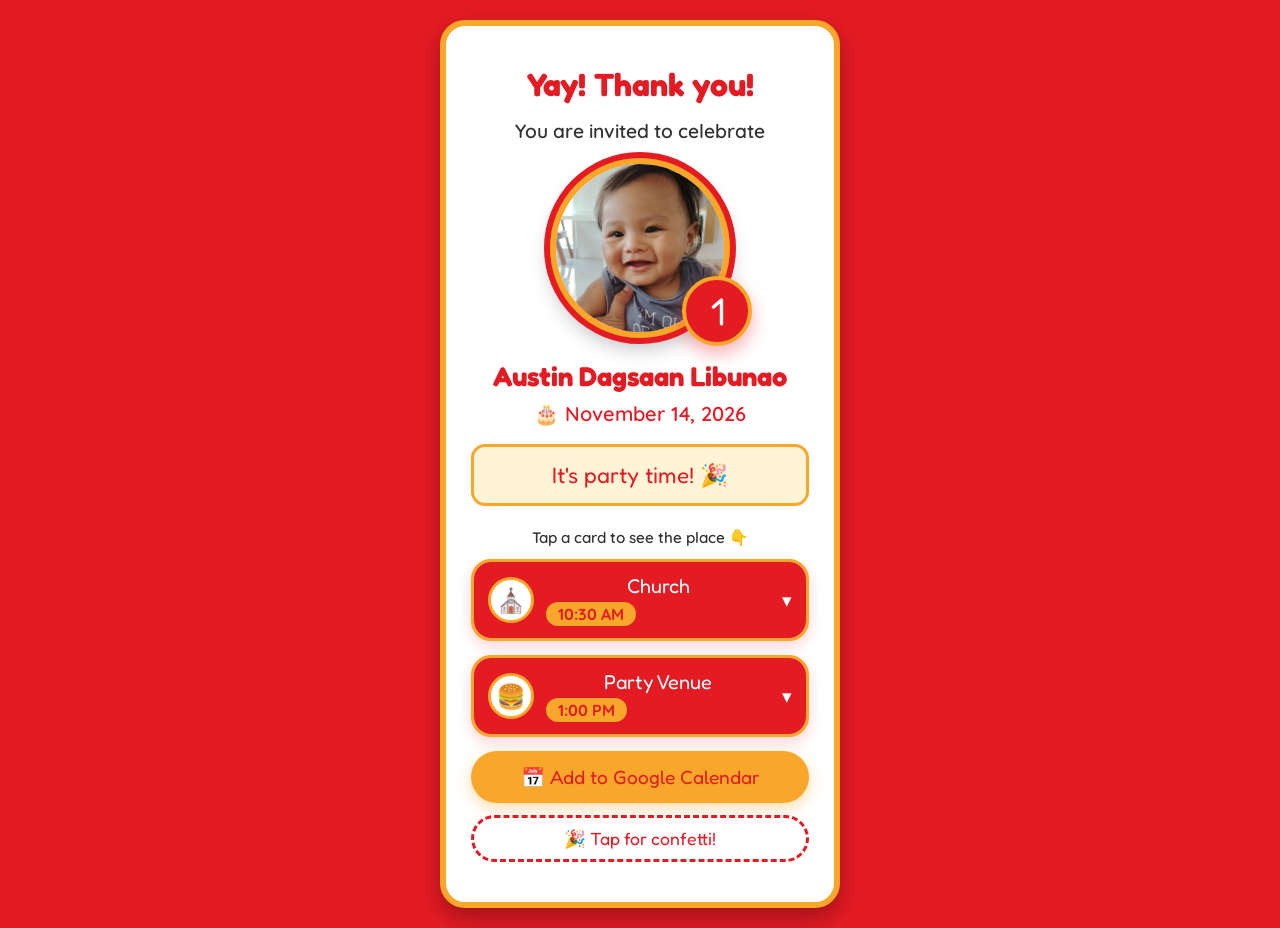
==== details.html @ 55229601 "Add files via upload" ====
<!DOCTYPE html>
<html lang="en">
<head>
    <meta charset="UTF-8">
    <meta name="viewport" content="width=device-width, initial-scale=1.0">
    <title>Austin's 1st Birthday - Details</title>

    <meta property="og:type" content="website">
    <meta property="og:title" content="Austin's 1st Birthday - Details">
    <meta property="og:description" content="Church, party venue, and countdown.">
    <meta property="og:image" content="https://eronwah.github.io/AustinBirthdayInv/assets/preview.jpg">
    <meta property="og:image:width" content="1200">
    <meta property="og:image:height" content="630">
    <meta property="og:url" content="https://eronwah.github.io/AustinBirthdayInv/details.html">
    <link rel="stylesheet" href="style.css">
</head>
<body>

    <!-- PAGE 2: MAIN INVITATION -->
    <div id="invitationPage" class="card-container card-plain active">
        <div class="balloons" aria-hidden="true">
            <span class="balloon b1"></span>
            <span class="balloon b2"></span>
            <span class="balloon b3"></span>
        </div>

        <h1>Yay! Thank you!</h1>
        <p class="lead">You are invited to celebrate</p>

        <div class="hero has-photo" id="hero">
            <div class="photo-frame">
                <img src="assets/austin-photo.jpg?v=2" alt="Austin" id="celebPhoto" decoding="async">
            </div>
            <div class="age-badge" id="ageBadge" role="button" tabindex="0" aria-label="Tap for confetti">
                <span class="age-num">1</span>
                <span class="age-txt">year old</span>
            </div>
        </div>

        <h2 class="celebrant">Austin Dagsaan Libunao</h2>
        <p class="date-line">&#127874; November 14, 2026</p>

        <!-- Countdown -->
        <div class="countdown" id="countdown" aria-live="polite">
            <div><b id="cdDays">--</b><small>days</small></div>
            <div><b id="cdHours">--</b><small>hours</small></div>
            <div><b id="cdMins">--</b><small>mins</small></div>
            <div><b id="cdSecs">--</b><small>secs</small></div>
        </div>

        <!-- Tap-to-open detail cards -->
        <p class="hint">Tap a card to see the place &#128071;</p>
        <div class="detail">
            <button class="detail-head" aria-expanded="false">
                <span class="d-icon">&#9962;</span>
                <span class="d-text"><strong>Church</strong><em>10:30 AM</em></span>
                <span class="d-arrow">&#9662;</span>
            </button>
            <div class="detail-body">
                <p>Saint John Nepomucene Parochial School</p>
                <a class="btn-map" target="_blank" rel="noopener"
                   href="https://www.google.com/maps/search/?api=1&query=Saint+John+Nepomucene+Parochial+School+Cabiao">&#128205; Open in Maps</a>
            </div>
        </div>

        <div class="detail">
            <button class="detail-head" aria-expanded="false">
                <span class="d-icon">&#127828;</span>
                <span class="d-text"><strong>Party Venue</strong><em>1:00 PM</em></span>
                <span class="d-arrow">&#9662;</span>
            </button>
            <div class="detail-body">
                <p>Jollibee Cabiao</p>
                <a class="btn-map" target="_blank" rel="noopener"
                   href="https://www.google.com/maps/search/?api=1&query=Jollibee+Cabiao">&#128205; Open in Maps</a>
            </div>
        </div>

        <a id="calBtn" class="btn-yes btn-cal" target="_blank" rel="noopener">&#128197; Add to Google Calendar</a>
        <button id="confettiBtn" class="btn-confetti">&#127881; Tap for confetti!</button>
    </div>

    <script src="script.js"></script>
    <script>
        // ---------- Details page ----------
        const EVENT_START = new Date(2026, 10, 14, 10, 30); // Nov 14, 2026 10:30 AM

        function updateCountdown() {
            const diff = EVENT_START - new Date();
            const box = document.getElementById('countdown');
            if (diff <= 0) {
                box.innerHTML = '<div class="cd-done">It\'s party time! \uD83C\uDF89</div>';
                return;
            }
            const s = Math.floor(diff / 1000);
            document.getElementById('cdDays').textContent = Math.floor(s / 86400);
            document.getElementById('cdHours').textContent = String(Math.floor(s % 86400 / 3600)).padStart(2, '0');
            document.getElementById('cdMins').textContent = String(Math.floor(s % 3600 / 60)).padStart(2, '0');
            document.getElementById('cdSecs').textContent = String(s % 60).padStart(2, '0');
        }
        updateCountdown();
        setInterval(updateCountdown, 1000);

        // Tap-to-open detail cards
        document.querySelectorAll('.detail-head').forEach(function (btn) {
            btn.addEventListener('click', function () {
                const card = btn.parentElement;
                const open = card.classList.toggle('open');
                btn.setAttribute('aria-expanded', open);
            });
        });

        // Confetti triggers
        document.getElementById('confettiBtn').addEventListener('click', () => confettiBurst(40));
        const badge = document.getElementById('ageBadge');
        badge.addEventListener('click', () => confettiBurst(25));
        badge.addEventListener('keydown', (e) => { if (e.key === 'Enter' || e.key === ' ') confettiBurst(25); });

        // Photo: itatago lang kung hindi ma-load ang image
        document.getElementById('celebPhoto').addEventListener('error', function () {
            document.getElementById('hero').classList.remove('has-photo');
        });

        // Add to Google Calendar (10:30 AM - 4:00 PM, Philippine time)
        document.getElementById('calBtn').href = 'https://calendar.google.com/calendar/render?action=TEMPLATE'
            + '&text=' + encodeURIComponent("Austin's 1st Birthday")
            + '&dates=20261114T103000/20261114T160000&ctz=Asia/Manila'
            + '&location=' + encodeURIComponent('Church: Saint John Nepomucene Parochial School | Party: Jollibee Cabiao')
            + '&details=' + encodeURIComponent('Church 10:30 AM - Saint John Nepomucene Parochial School. Party 1:00 PM - Jollibee Cabiao.');

        // Confetti pagdating sa page
        setTimeout(function () { confettiBurst(30); }, 400);
    </script>

</body>
</html>
---- style.css ----
/* Import ng masayang fonts mula sa Google Fonts */
@import url('https://fonts.googleapis.com/css2?family=Fredoka+One&family=Quicksand:wght@600;700&display=swap');

/* Reset at Base Styles */
/* Sukat ng image: sumusunod sa lapad ng screen */
:root {
    --img-w: min(280px, 72vw);
}

* {
    box-sizing: border-box;
    margin: 0;
    padding: 0;
}

body {
    font-family: 'Quicksand', sans-serif;
    background-color: #E51B24; /* Jollibee Red */
    display: flex;
    justify-content: center;
    align-items: center;
    min-height: 100vh; /* fallback */
    min-height: 100dvh; /* tama sa mobile address bar */
    text-align: center;
    padding: 20px;
}

/* Mobile View Container */
.card-container {
    width: 100%;
    max-width: 400px;
    background-color: #ffffff;
    border: 6px solid #F9A72B; /* Jollibee Yellow */
    border-radius: 25px;
    
    /* Ang padding-top at margin-top ay nakabase na sa laki ng image (--img-w) */
    padding: calc(var(--img-w) * 0.5) 25px 40px;
    margin-top: calc(var(--img-w) * 0.5);
    
    box-shadow: 0 10px 25px rgba(0, 0, 0, 0.3);
    position: relative;
}

/* Typography */
h1, h2 {
    font-family: 'Fredoka One', cursive;
    color: #E51B24;
    margin-bottom: 15px;
    line-height: 1.2;
}

p {
    font-size: 1.2rem;
    color: #333333;
    margin-bottom: 25px;
    font-weight: 600;
}

/* Updated Overlapping Image Styling */
.jollibee-img {
    width: var(--img-w);
    max-width: 100%;
    height: auto;
    position: absolute;
    top: calc(var(--img-w) * -0.43); /* dating -120px sa 280px */
    left: 50%;
    transform: translateX(-50%);
}

/* Button Styling */
.btn-yes {
    background-color: #F9A72B;
    color: #E51B24;
    border: none;
    padding: 15px 50px;
    font-size: 1.5rem;
    font-family: 'Fredoka One', cursive;
    border-radius: 50px;
    cursor: pointer;
    box-shadow: 0 5px 15px rgba(249, 167, 43, 0.4);
    transition: transform 0.2s ease, background-color 0.2s ease;
}

.btn-yes:hover {
    background-color: #ffb84d;
}

.btn-yes:focus-visible {
    outline: 3px solid #E51B24;
    outline-offset: 3px;
}

.btn-yes:active {
    transform: scale(0.95);
}

/* Card na walang overlapping image (Page 2, o kapag hindi nag-load ang image) */
.card-plain,
.no-image {
    padding-top: 40px;
    margin-top: 0;
}

/* Page Toggle Classes */
.hidden {
    display: none !important;
}

.active {
    display: block;
    animation: popIn 0.5s cubic-bezier(0.175, 0.885, 0.32, 1.275) forwards;
}

/* Simple Animation */
@keyframes popIn {
    0% { opacity: 0; transform: scale(0.8); }
    100% { opacity: 1; transform: scale(1); }
}

/* =========================================
   PAGE 2: Invitation details
   ========================================= */
#invitationPage {
    overflow: hidden; /* para hindi lumabas ang balloons sa gilid ng card */
}

#invitationPage > *:not(.balloons) {
    position: relative;
    z-index: 1;
}

.lead {
    margin-bottom: 15px;
}

/* Bouncing "1" badge */
.age-badge {
    width: 130px;
    height: 130px;
    margin: 0 auto 15px;
    background: #E51B24;
    border: 6px solid #F9A72B;
    border-radius: 50%;
    display: flex;
    flex-direction: column;
    align-items: center;
    justify-content: center;
    color: #ffffff;
    cursor: pointer;
    box-shadow: 0 8px 18px rgba(229, 27, 36, 0.35);
    animation: bounce 1.6s ease-in-out infinite;
    -webkit-tap-highlight-color: transparent;
}

.age-badge:active {
    transform: scale(0.92);
}

.age-num {
    font-family: 'Fredoka One', cursive;
    font-size: 4rem;
    line-height: 1;
}

.age-txt {
    font-size: 0.9rem;
    font-weight: 700;
}

@keyframes bounce {
    0%, 100% { transform: translateY(0); }
    50% { transform: translateY(-10px); }
}

.celebrant {
    font-size: 1.7rem;
    margin-bottom: 8px;
}

.date-line {
    font-size: 1.25rem;
    color: #E51B24;
    margin-bottom: 18px;
}

/* Countdown */
.countdown {
    display: flex;
    justify-content: center;
    gap: 8px;
    margin-bottom: 22px;
}

.countdown div {
    flex: 1;
    max-width: 78px;
    background: #FFF4D6;
    border: 3px solid #F9A72B;
    border-radius: 14px;
    padding: 8px 0;
}

.countdown b {
    display: block;
    font-family: 'Fredoka One', cursive;
    font-size: 1.6rem;
    color: #E51B24;
    line-height: 1.1;
}

.countdown small {
    font-size: 0.75rem;
    font-weight: 700;
    color: #333333;
}

.countdown .cd-done {
    max-width: none;
    font-family: 'Fredoka One', cursive;
    font-size: 1.4rem;
    color: #E51B24;
    padding: 14px;
}

/* Tap-to-open cards */
.hint {
    font-size: 0.95rem;
    margin-bottom: 12px;
}

.detail {
    background: #ffffff;
    border: 3px solid #F9A72B;
    border-radius: 20px;
    margin-bottom: 14px;
    overflow: hidden;
    text-align: left;
    box-shadow: 0 6px 14px rgba(229, 27, 36, 0.18);
}

.detail-head {
    width: 100%;
    display: flex;
    align-items: center;
    gap: 12px;
    padding: 12px 14px;
    background: #E51B24;
    border: none;
    cursor: pointer;
    font-family: inherit;
    -webkit-tap-highlight-color: transparent;
}

.detail-head:active {
    background: #c9151d;
}

.d-icon {
    width: 46px;
    height: 46px;
    flex: none;
    display: flex;
    align-items: center;
    justify-content: center;
    background: #ffffff;
    border: 3px solid #F9A72B;
    border-radius: 50%;
    font-size: 1.5rem;
}

.d-text {
    flex: 1;
    display: flex;
    flex-direction: column;
}

.d-text strong {
    font-family: 'Fredoka One', cursive;
    font-size: 1.25rem;
    color: #ffffff;
    font-weight: normal;
}

.d-text em {
    align-self: flex-start;
    margin-top: 4px;
    background: #F9A72B;
    color: #E51B24;
    font-style: normal;
    font-weight: 700;
    font-size: 1rem;
    padding: 2px 12px;
    border-radius: 50px;
}

.d-arrow {
    color: #ffffff;
    font-size: 1.2rem;
    transition: transform 0.3s ease;
}

.detail.open .d-arrow {
    transform: rotate(180deg);
}

.detail-body {
    max-height: 0;
    padding: 0 16px;
    overflow: hidden;
    text-align: center;
    background: #FFF9E8;
    transition: max-height 0.35s ease, padding 0.35s ease;
}

.detail.open .detail-body {
    max-height: 200px;
    padding: 14px 16px 16px;
    border-top: 3px dashed #F9A72B;
}

.detail-body p {
    font-family: 'Fredoka One', cursive;
    font-size: 1.15rem;
    font-weight: normal;
    color: #333333;
    margin-bottom: 12px;
}

.btn-map {
    display: inline-block;
    background: #E51B24;
    color: #ffffff;
    text-decoration: none;
    font-weight: 700;
    padding: 9px 22px;
    border-radius: 50px;
    box-shadow: 0 4px 10px rgba(229, 27, 36, 0.3);
}

/* Action buttons */
.btn-cal {
    display: block;
    text-decoration: none;
    text-align: center;
    width: 100%;
    font-size: 1.2rem;
    padding: 14px 20px;
    margin-top: 6px;
}

.btn-confetti {
    width: 100%;
    margin-top: 12px;
    background: none;
    border: 3px dashed #E51B24;
    color: #E51B24;
    font-family: 'Fredoka One', cursive;
    font-size: 1.1rem;
    padding: 10px;
    border-radius: 50px;
    cursor: pointer;
}

.btn-confetti:active {
    transform: scale(0.96);
}

/* Floating balloons (background) */
.balloons {
    position: absolute;
    top: 0;
    left: 0;
    right: 0;
    bottom: 0;
    pointer-events: none;
    z-index: 0;
}

.balloon {
    position: absolute;
    bottom: -60px;
    width: 34px;
    height: 44px;
    border-radius: 50% 50% 50% 50% / 40% 40% 60% 60%;
    opacity: 0.35;
    animation: floatUp 9s linear infinite;
}

.b1 { left: 8%;  background: #E51B24; animation-delay: 0s; }
.b2 { left: 80%; background: #F9A72B; animation-delay: 3s; }
.b3 { left: 45%; background: #E51B24; animation-delay: 6s; }

@keyframes floatUp {
    0%   { transform: translateY(0); }
    100% { transform: translateY(-700px); }
}

/* Confetti: sariling layer, pixel-based, may -webkit- para sa in-app browsers */
#confettiLayer {
    position: fixed;
    top: 0;
    left: 0;
    right: 0;
    bottom: 0;
    overflow: hidden;
    pointer-events: none;
    z-index: 9999;
}

.confetti {
    position: absolute;
    top: -30px;
    display: block;
    line-height: 1;
    -webkit-animation: confettiFall 2.5s linear forwards;
    animation: confettiFall 2.5s linear forwards;
}

.confetti-dot {
    width: 10px;
    height: 14px;
    border-radius: 2px;
}

@-webkit-keyframes confettiFall {
    0%   { -webkit-transform: translate3d(0, 0, 0) rotate(0deg); }
    100% { -webkit-transform: translate3d(0, var(--fall, 800px), 0) rotate(540deg); }
}

@keyframes confettiFall {
    0%   { transform: translate3d(0, 0, 0) rotate(0deg); }
    100% { transform: translate3d(0, var(--fall, 800px), 0) rotate(540deg); }
}

/* Respect "reduce motion" settings */
@media (prefers-reduced-motion: reduce) {
    .age-badge, .balloon { animation: none; }
}


/* =========================================
   Celebrant photo (Page 2)
   ========================================= */
.hero {
    position: relative;
    margin: 0 auto 15px;
}

.photo-frame {
    display: none; /* lalabas lang kapag may nag-load na image */
}

.hero.has-photo {
    width: 180px;
    margin-bottom: 22px;
}

.hero.has-photo .photo-frame {
    display: block;
    width: 180px;
    height: 180px;
    border-radius: 50%;
    overflow: hidden;
    border: 6px solid #F9A72B;
    box-shadow: 0 0 0 6px #E51B24, 0 10px 20px rgba(0, 0, 0, 0.25);
    background: #FFF4D6;
}

.photo-frame img {
    display: block;
    width: 100%;
    height: 100%;
    object-fit: cover;          /* kahit anong sukat ng larawan, pupunuin ang bilog nang hindi nababanat */
    object-position: center 30%; /* nakatutok nang kaunti sa itaas kung nasaan ang mukha */
}

/* Ang "1" badge ay nagiging sticker sa gilid ng larawan */
.hero.has-photo .age-badge {
    position: absolute;
    right: -22px;
    bottom: -8px;
    width: 70px;
    height: 70px;
    margin: 0;
    border-width: 4px;
}

.hero.has-photo .age-num {
    font-size: 2.4rem;
}

.hero.has-photo .age-txt {
    display: none;
}


/* =========================================
   GUEST PAGE (guest.html)
   ========================================= */
.guest-card {
    overflow: hidden; /* walang lalampas sa box */
    padding-bottom: 28px;
}

/* Bounce papasok mula sa ibaba (pambata: may overshoot) */
.pop {
    -webkit-animation: bounceUp 0.9s cubic-bezier(0.28, 0.84, 0.42, 1) both;
    animation: bounceUp 0.9s cubic-bezier(0.28, 0.84, 0.42, 1) both;
}
.d1 { -webkit-animation-delay: 0.2s; animation-delay: 0.2s; }
.d2 { -webkit-animation-delay: 0.6s; animation-delay: 0.6s; }
.d3 { -webkit-animation-delay: 1.0s; animation-delay: 1.0s; }
.d4 { -webkit-animation-delay: 1.4s; animation-delay: 1.4s; }
.d5 { -webkit-animation-delay: 1.55s; animation-delay: 1.55s; }
.d6 { -webkit-animation-delay: 1.7s; animation-delay: 1.7s; }
.d7 { -webkit-animation-delay: 2.1s; animation-delay: 2.1s; }
.d8 { -webkit-animation-delay: 2.4s; animation-delay: 2.4s; }

@-webkit-keyframes bounceUp {
    0%   { opacity: 0; -webkit-transform: translate3d(0, 140px, 0) scale(0.7); }
    55%  { opacity: 1; -webkit-transform: translate3d(0, -16px, 0) scale(1.06); }
    75%  { -webkit-transform: translate3d(0, 6px, 0) scale(0.98); }
    100% { opacity: 1; -webkit-transform: translate3d(0, 0, 0) scale(1); }
}
@keyframes bounceUp {
    0%   { opacity: 0; transform: translate3d(0, 140px, 0) scale(0.7); }
    55%  { opacity: 1; transform: translate3d(0, -16px, 0) scale(1.06); }
    75%  { transform: translate3d(0, 6px, 0) scale(0.98); }
    100% { opacity: 1; transform: translate3d(0, 0, 0) scale(1); }
}

/* Curved title */
.curve-title {
    display: block;
    width: 100%;
    height: auto;
    margin: 0 auto -6px;
    overflow: visible;
}
.curve-title text {
    font-family: 'Fredoka One', cursive;
    font-size: 25px;
    fill: #E51B24;
    stroke: #ffffff;
    stroke-width: 0.5px;
}

/* Highlighted na pangalan ng celebrant */
.guest-name {
    margin: 0 0 6px;
    font-size: 1.7rem;
    line-height: 1.25;
}
.guest-name span {
    display: inline-block;
    padding: 6px 16px;
    background: #F9A72B;
    color: #E51B24;
    border-radius: 14px;
    box-shadow: 0 4px 0 #d98a12;
}

.guest-bday {
    font-size: 2.6rem;
    margin-bottom: 8px;
}

/* Tatlong larawan sa isang hanay, nasa loob ng card */
.trio {
    display: -webkit-flex;
    display: flex;
    -webkit-align-items: flex-end;
    align-items: flex-end;
    width: 100%;
    margin: 4px 0 10px;
    overflow: hidden;
}
.trio-side { -webkit-flex: 0 0 28%; flex: 0 0 28%; padding: 0 2px; }
.trio-mid  { -webkit-flex: 0 0 44%; flex: 0 0 44%; padding: 0 2px; }
.trio img {
    display: block;
    width: 100%;
    height: auto;
}

.guest-q {
    font-size: 1.25rem;
    color: #E51B24;
    margin-bottom: 12px;
}

.btn-go {
    width: 100%;
    font-size: 1.3rem;
    line-height: 1.2;
    padding: 14px 18px;
    -webkit-animation: bounceUp 0.9s cubic-bezier(0.28, 0.84, 0.42, 1) 2.4s both,
                       btnPulse 1.6s ease-in-out 3.4s infinite;
    animation: bounceUp 0.9s cubic-bezier(0.28, 0.84, 0.42, 1) 2.4s both,
               btnPulse 1.6s ease-in-out 3.4s infinite;
}

@-webkit-keyframes btnPulse {
    0%, 100% { -webkit-transform: scale(1); }
    50%      { -webkit-transform: scale(1.05); }
}
@keyframes btnPulse {
    0%, 100% { transform: scale(1); }
    50%      { transform: scale(1.05); }
}

/* Kusang lumalabas na balloons */
#balloonLayer {
    position: fixed;
    top: 0;
    left: 0;
    right: 0;
    bottom: 0;
    overflow: hidden;
    pointer-events: none;
    z-index: 5000;
}
.fly-balloon {
    position: absolute;
    bottom: -90px;
    -webkit-animation: balloonRise 9s linear forwards;
    animation: balloonRise 9s linear forwards;
}
.fly-balloon-body {
    display: block;
    width: 100%;
    height: 100%;
    border-radius: 50% 50% 50% 50% / 42% 42% 58% 58%;
    border: 2px solid rgba(255, 255, 255, 0.85);
    box-shadow: inset -5px -6px 0 rgba(0, 0, 0, 0.12);
    opacity: 0.92;
    -webkit-animation: balloonSway 2.4s ease-in-out infinite;
    animation: balloonSway 2.4s ease-in-out infinite;
}
@-webkit-keyframes balloonRise {
    0%   { -webkit-transform: translate3d(0, 0, 0); }
    100% { -webkit-transform: translate3d(0, var(--rise, -800px), 0); }
}
@keyframes balloonRise {
    0%   { transform: translate3d(0, 0, 0); }
    100% { transform: translate3d(0, var(--rise, -800px), 0); }
}
@-webkit-keyframes balloonSway {
    0%, 100% { -webkit-transform: translateX(-10px) rotate(-4deg); }
    50%      { -webkit-transform: translateX(10px) rotate(4deg); }
}
@keyframes balloonSway {
    0%, 100% { transform: translateX(-10px) rotate(-4deg); }
    50%      { transform: translateX(10px) rotate(4deg); }
}

@media (prefers-reduced-motion: reduce) {
    .pop, .btn-go { -webkit-animation: none; animation: none; opacity: 1; }
}

/* Maliliit na phone (320-350px): paliitin ang text para kasya sa isang screen */
@media (max-width: 350px) {
    .guest-card { padding-left: 14px; padding-right: 14px; padding-bottom: 22px; }
    .guest-name { font-size: 1.3rem; }
    .guest-name span { padding: 5px 12px; }
    .guest-bday { font-size: 2.1rem; }
    .guest-q { font-size: 1.05rem; margin-bottom: 10px; }
    .btn-go { font-size: 1.05rem; padding: 12px 14px; }
}
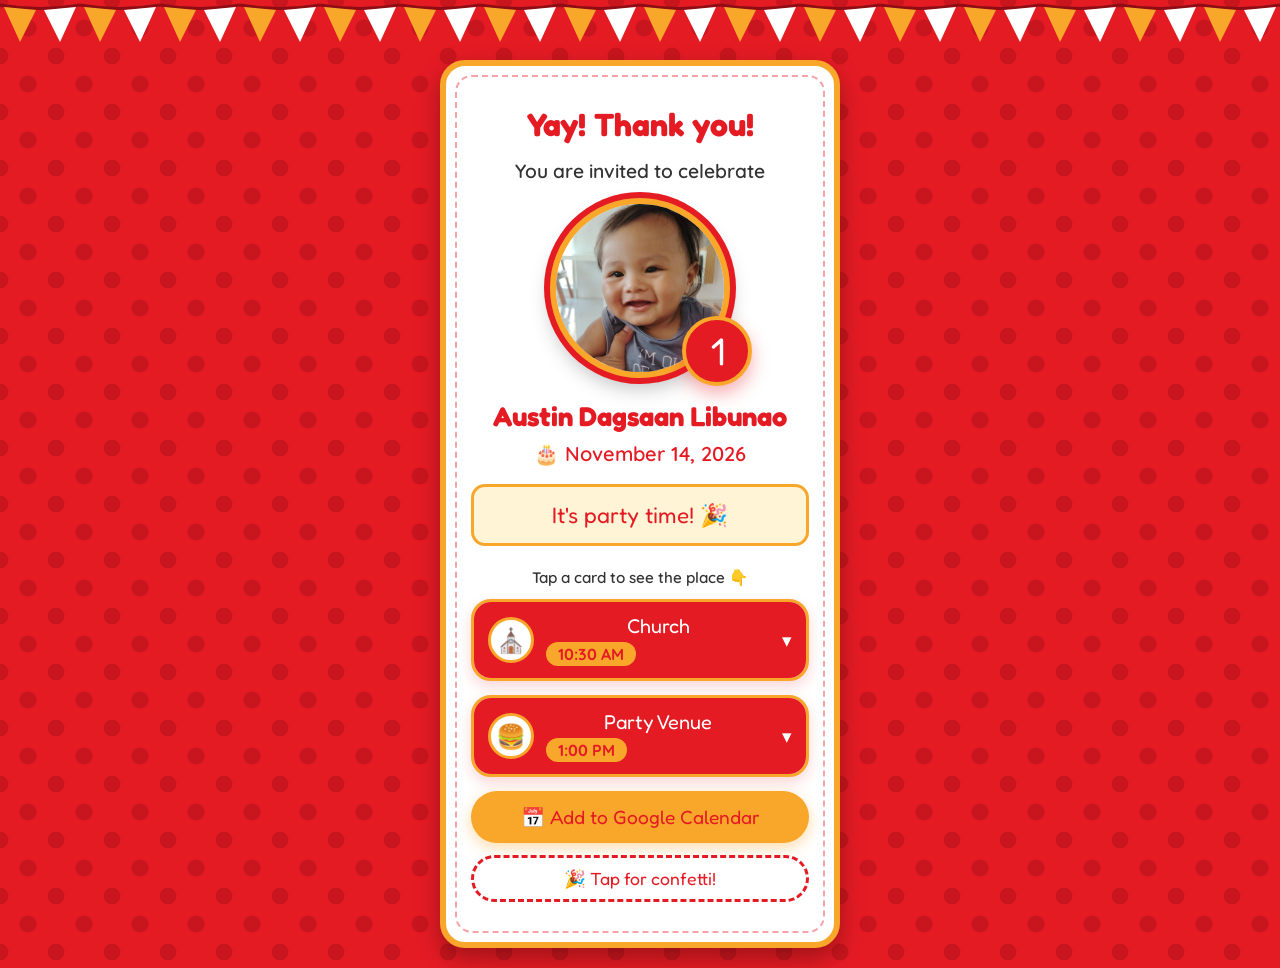
==== commit 20789c88: "Add files via upload" ====
--- a/details.html
+++ b/details.html
@@ -5,18 +5,48 @@
     <meta name="viewport" content="width=device-width, initial-scale=1.0">
     <title>Austin's 1st Birthday - Details</title>
 
+    <!-- Link preview (Messenger/Facebook). Palitan ang URL kapag lumipat sa Cloudflare -->
+    <meta name="description" content="Church, party venue, and countdown.">
+    <link rel="canonical" href="https://eronwah.github.io/AustinBirthdayInv/details.html">
     <meta property="og:type" content="website">
+    <meta property="og:site_name" content="Austin's 1st Birthday">
     <meta property="og:title" content="Austin's 1st Birthday - Details">
     <meta property="og:description" content="Church, party venue, and countdown.">
+    <meta property="og:url" content="https://eronwah.github.io/AustinBirthdayInv/details.html">
     <meta property="og:image" content="https://eronwah.github.io/AustinBirthdayInv/assets/preview.jpg">
+    <meta property="og:image:secure_url" content="https://eronwah.github.io/AustinBirthdayInv/assets/preview.jpg">
+    <meta property="og:image:type" content="image/jpeg">
     <meta property="og:image:width" content="1200">
     <meta property="og:image:height" content="630">
-    <meta property="og:url" content="https://eronwah.github.io/AustinBirthdayInv/details.html">
+    <meta property="og:image:alt" content="Envelope invitation for Austin's 1st Birthday">
+    <meta name="twitter:card" content="summary_large_image">
+    <meta name="twitter:title" content="Austin's 1st Birthday - Details">
+    <meta name="twitter:image" content="https://eronwah.github.io/AustinBirthdayInv/assets/preview.jpg">
     <link rel="stylesheet" href="style.css">
+    <script>
+        // Kapag nag-refresh ang bisita dito, ibalik sila sa link na ipinadala sa kanila (Guest o Ninong/Ninang)
+        (function () {
+            var pages = { guest: 'guest.html', ninong: 'index.html' };
+            var m = window.location.search.match(/[?&]from=([a-z]+)/);
+            var from = m ? m[1] : null;
+            try {
+                if (from) { sessionStorage.setItem('entry', from); }
+                else { from = sessionStorage.getItem('entry'); }
+            } catch (e) {}
+            var reloaded = false;
+            try {
+                var nav = performance.getEntriesByType && performance.getEntriesByType('navigation')[0];
+                reloaded = nav ? nav.type === 'reload' : (performance.navigation && performance.navigation.type === 1);
+            } catch (e) {}
+            if (reloaded && from && pages[from]) { window.location.replace(pages[from]); }
+        })();
+    </script>
 </head>
-<body>
+<body class="party-bg">
 
     <!-- PAGE 2: MAIN INVITATION -->
+    <div class="bunting" aria-hidden="true"></div>
+
     <div id="invitationPage" class="card-container card-plain active">
         <div class="balloons" aria-hidden="true">
             <span class="balloon b1"></span>
--- a/style.css
+++ b/style.css
@@ -667,3 +667,132 @@
     .guest-q { font-size: 1.05rem; margin-bottom: 10px; }
     .btn-go { font-size: 1.05rem; padding: 12px 14px; }
 }
+
+
+/* =========================================
+   PARTY LOOK (guest, Ninong/Ninang, details)
+   ========================================= */
+
+/* Pulang background na may polka dots */
+body.party-bg {
+    background-color: #E51B24;
+    background-image:
+        radial-gradient(circle, #c9151d 0, #c9151d 8px, transparent 9px),
+        radial-gradient(circle, #c9151d 0, #c9151d 8px, transparent 9px);
+    background-size: 56px 56px;
+    background-position: 0 0, 28px 28px;
+    padding-top: 60px;
+}
+
+/* Bunting (watawat) sa itaas ng screen */
+.bunting {
+    position: fixed;
+    top: 0;
+    left: 0;
+    right: 0;
+    height: 46px;
+    z-index: 0;
+    pointer-events: none;
+    background-repeat: repeat-x;
+    background-size: 80px 46px;
+    background-image: url("data:image/svg+xml,%3Csvg xmlns='http://www.w3.org/2000/svg' width='80' height='46'%3E%3Cpath d='M0 5 Q40 12 80 5' stroke='%238e0d14' stroke-width='3' fill='none'/%3E%3Cpolygon points='4,7 36,10 20,42' fill='%23F9A72B'/%3E%3Cpolygon points='44,10 76,7 60,42' fill='%23ffffff'/%3E%3C/svg%3E");
+}
+
+/* Para nasa ibabaw ng bunting ang card */
+.card-container {
+    z-index: 1;
+}
+
+/* Stitched (tahi) na border sa loob ng card */
+.card-container::before {
+    content: '';
+    position: absolute;
+    top: 9px;
+    left: 9px;
+    right: 9px;
+    bottom: 9px;
+    border: 2px dashed rgba(229, 27, 36, 0.4);
+    border-radius: 17px;
+    pointer-events: none;
+}
+
+/* ---- Guest page: mas masayang disenyo ---- */
+.guest-card {
+    padding-left: 18px;
+    padding-right: 18px;
+}
+
+.guest-bday {
+    text-shadow: 3px 3px 0 #F9A72B;
+}
+
+/* Sunburst na stage para sa tatlong larawan */
+.trio {
+    position: relative;
+    padding: 12px 4px 0;
+    border: 3px solid #F9A72B;
+    border-radius: 18px;
+    background-color: #FFF4D6;
+    background-image: repeating-conic-gradient(from 0deg at 50% 100%, #FFE08A 0deg 10deg, #FFF4D6 10deg 20deg);
+}
+.trio > * {
+    position: relative;
+}
+
+/* ---- Ninong/Ninang page ---- */
+.btn-pulse {
+    -webkit-animation: bounceUp 0.9s cubic-bezier(0.28, 0.84, 0.42, 1) 1.5s both,
+                       btnPulse 1.6s ease-in-out 2.5s infinite;
+    animation: bounceUp 0.9s cubic-bezier(0.28, 0.84, 0.42, 1) 1.5s both,
+               btnPulse 1.6s ease-in-out 2.5s infinite;
+}
+
+.tap-hint {
+    margin: 14px 0 0;
+    font-size: 0.95rem;
+    color: #E51B24;
+}
+
+/* Larawan ni Austin: pop-in, tapos bahagyang bobbing. Pindutin para sa confetti */
+.jollibee-img {
+    cursor: pointer;
+    -webkit-tap-highlight-color: transparent;
+    -webkit-animation: imgPop 0.9s cubic-bezier(0.28, 0.84, 0.42, 1) 0.1s both,
+                       imgBob 2.4s ease-in-out 1.2s infinite;
+    animation: imgPop 0.9s cubic-bezier(0.28, 0.84, 0.42, 1) 0.1s both,
+               imgBob 2.4s ease-in-out 1.2s infinite;
+}
+
+@-webkit-keyframes imgPop {
+    0%   { opacity: 0; -webkit-transform: translate(-50%, 140px) scale(0.6); }
+    55%  { opacity: 1; -webkit-transform: translate(-50%, -14px) scale(1.06); }
+    75%  { -webkit-transform: translate(-50%, 6px) scale(0.98); }
+    100% { opacity: 1; -webkit-transform: translate(-50%, 0) scale(1); }
+}
+@keyframes imgPop {
+    0%   { opacity: 0; transform: translate(-50%, 140px) scale(0.6); }
+    55%  { opacity: 1; transform: translate(-50%, -14px) scale(1.06); }
+    75%  { transform: translate(-50%, 6px) scale(0.98); }
+    100% { opacity: 1; transform: translate(-50%, 0) scale(1); }
+}
+@-webkit-keyframes imgBob {
+    0%, 100% { -webkit-transform: translate(-50%, 0); }
+    50%      { -webkit-transform: translate(-50%, -8px); }
+}
+@keyframes imgBob {
+    0%, 100% { transform: translate(-50%, 0); }
+    50%      { transform: translate(-50%, -8px); }
+}
+
+@media (prefers-reduced-motion: reduce) {
+    .btn-pulse, .jollibee-img { -webkit-animation: none; animation: none; opacity: 1; }
+    .jollibee-img { transform: translateX(-50%); }
+}
+
+/* Limitahan ang taas ng larawan ni Austin para hindi tumama sa text, kahit anong hugis ng larawan */
+.jollibee-img {
+    width: auto;
+    height: auto;
+    max-width: var(--img-w);
+    max-height: calc(var(--img-w) * 0.92);
+}
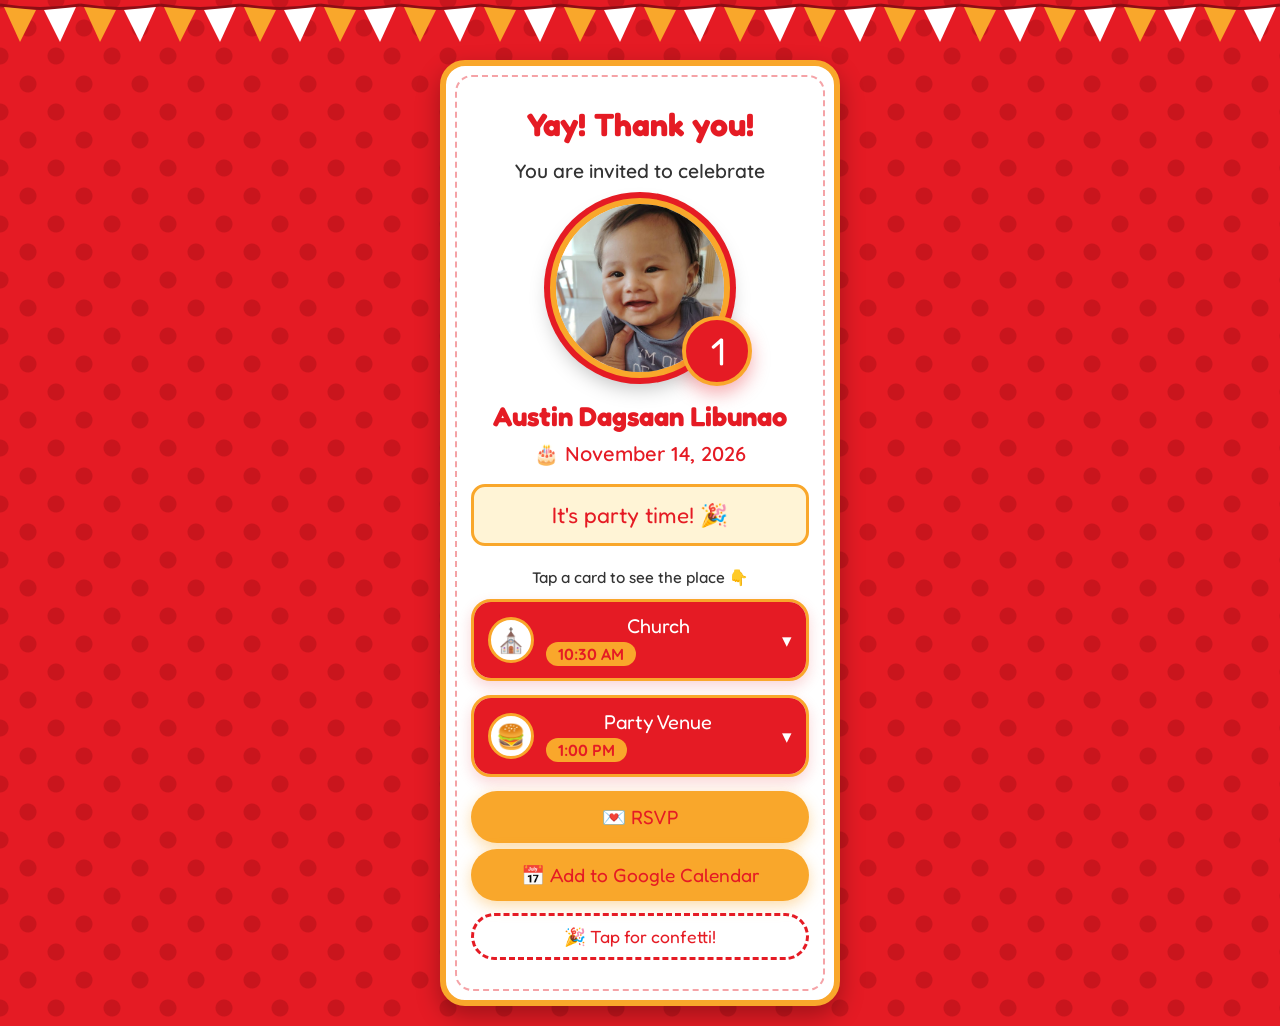
==== commit ed50b9af: "Add files via upload" ====
--- a/details.html
+++ b/details.html
@@ -26,7 +26,7 @@
     <script>
         // Kapag nag-refresh ang bisita dito, ibalik sila sa link na ipinadala sa kanila (Guest o Ninong/Ninang)
         (function () {
-            var pages = { guest: 'guest.html', ninong: 'index.html' };
+            var pages = { guest: 'guest.html', ninong: 'ninong.html', ninang: 'ninang.html' };
             var m = window.location.search.match(/[?&]from=([a-z]+)/);
             var from = m ? m[1] : null;
             try {
@@ -48,12 +48,6 @@
     <div class="bunting" aria-hidden="true"></div>
 
     <div id="invitationPage" class="card-container card-plain active">
-        <div class="balloons" aria-hidden="true">
-            <span class="balloon b1"></span>
-            <span class="balloon b2"></span>
-            <span class="balloon b3"></span>
-        </div>
-
         <h1>Yay! Thank you!</h1>
         <p class="lead">You are invited to celebrate</p>
 
@@ -106,11 +100,65 @@
             </div>
         </div>
 
+        <button id="rsvpBtn" class="btn-yes btn-cal btn-rsvp">&#128140; RSVP</button>
         <a id="calBtn" class="btn-yes btn-cal" target="_blank" rel="noopener">&#128197; Add to Google Calendar</a>
         <button id="confettiBtn" class="btn-confetti">&#127881; Tap for confetti!</button>
     </div>
 
+    <!-- RSVP pop-up (nasa labas ng card para tama ang position) -->
+    <div id="rsvpModal" class="rsvp-overlay hidden" role="dialog" aria-modal="true" aria-labelledby="rsvpTitle">
+        <div class="rsvp-sheet">
+            <button id="rsvpClose" class="rsvp-close" aria-label="Close">&times;</button>
+
+            <div id="rsvpFormView">
+                <h2 id="rsvpTitle">RSVP &#127880;</h2>
+                <p id="rsvpSub" class="rsvp-sub">Will you join Austin's 1st birthday?</p>
+
+                <label class="rsvp-label" for="rsvpName">Your name</label>
+                <input id="rsvpName" class="rsvp-input" type="text" maxlength="60" autocomplete="name" placeholder="e.g. Tita Joy">
+
+                <div class="rsvp-label">Will you come?</div>
+                <div class="rsvp-choices">
+                    <button type="button" class="choice" data-val="yes" aria-pressed="false">Yes, I'll be there! &#127881;</button>
+                    <button type="button" class="choice" data-val="no" aria-pressed="false">Can't make it &#128546;</button>
+                </div>
+
+                <div id="guestsRow" class="hidden">
+                    <div class="rsvp-label">How many will come? (including you)</div>
+                    <div class="stepper">
+                        <button type="button" id="guestsMinus" aria-label="Fewer guests">&minus;</button>
+                        <span id="guestsNum">1</span>
+                        <button type="button" id="guestsPlus" aria-label="More guests">+</button>
+                    </div>
+                </div>
+
+                <label class="rsvp-label" for="rsvpMsg">Message for Austin (optional)</label>
+                <textarea id="rsvpMsg" class="rsvp-input" rows="2" maxlength="200" placeholder="Happy birthday, Austin!"></textarea>
+
+                <!-- bitag laban sa bots: dapat walang laman -->
+                <input id="rsvpWebsite" class="hp" type="text" tabindex="-1" autocomplete="off" aria-hidden="true">
+
+                <p id="rsvpError" class="rsvp-error" role="alert"></p>
+                <button type="button" id="rsvpSend" class="btn-yes btn-send">Send RSVP</button>
+            </div>
+
+            <div id="rsvpThanks" class="hidden">
+                <h2 id="thanksTitle">Thank you!</h2>
+                <p id="thanksText" class="rsvp-sub"></p>
+                <div id="thanksRecap" class="rsvp-recap">
+                    <div>&#128197; November 14, 2026</div>
+                    <div>&#9962; 10:30 AM &middot; Church</div>
+                    <div>&#127828; 1:00 PM &middot; Jollibee Cabiao</div>
+                    <div id="thanksParty" class="recap-party"></div>
+                </div>
+                <button type="button" id="rsvpDone" class="btn-yes btn-send">Done</button>
+                <button type="button" id="rsvpEdit" class="rsvp-link">Change my answer</button>
+            </div>
+        </div>
+    </div>
+
     <script src="script.js"></script>
+    <script src="rsvp.js"></script>
     <script>
         // ---------- Details page ----------
         const EVENT_START = new Date(2026, 10, 14, 10, 30); // Nov 14, 2026 10:30 AM
@@ -158,6 +206,8 @@
             + '&location=' + encodeURIComponent('Church: Saint John Nepomucene Parochial School | Party: Jollibee Cabiao')
             + '&details=' + encodeURIComponent('Church 10:30 AM - Saint John Nepomucene Parochial School. Party 1:00 PM - Jollibee Cabiao.');
 
+        startBalloons();
+
         // Confetti pagdating sa page
         setTimeout(function () { confettiBurst(30); }, 400);
     </script>
--- a/style.css
+++ b/style.css
@@ -365,36 +365,6 @@
     transform: scale(0.96);
 }
 
-/* Floating balloons (background) */
-.balloons {
-    position: absolute;
-    top: 0;
-    left: 0;
-    right: 0;
-    bottom: 0;
-    pointer-events: none;
-    z-index: 0;
-}
-
-.balloon {
-    position: absolute;
-    bottom: -60px;
-    width: 34px;
-    height: 44px;
-    border-radius: 50% 50% 50% 50% / 40% 40% 60% 60%;
-    opacity: 0.35;
-    animation: floatUp 9s linear infinite;
-}
-
-.b1 { left: 8%;  background: #E51B24; animation-delay: 0s; }
-.b2 { left: 80%; background: #F9A72B; animation-delay: 3s; }
-.b3 { left: 45%; background: #E51B24; animation-delay: 6s; }
-
-@keyframes floatUp {
-    0%   { transform: translateY(0); }
-    100% { transform: translateY(-700px); }
-}
-
 /* Confetti: sariling layer, pixel-based, may -webkit- para sa in-app browsers */
 #confettiLayer {
     position: fixed;
@@ -434,7 +404,7 @@
 
 /* Respect "reduce motion" settings */
 @media (prefers-reduced-motion: reduce) {
-    .age-badge, .balloon { animation: none; }
+    .age-badge { animation: none; }
 }
 
 
@@ -622,21 +592,33 @@
 }
 .fly-balloon {
     position: absolute;
-    bottom: -90px;
+    bottom: -150px;
+    pointer-events: none;
     -webkit-animation: balloonRise 9s linear forwards;
     animation: balloonRise 9s linear forwards;
 }
-.fly-balloon-body {
-    display: block;
-    width: 100%;
-    height: 100%;
-    border-radius: 50% 50% 50% 50% / 42% 42% 58% 58%;
-    border: 2px solid rgba(255, 255, 255, 0.85);
-    box-shadow: inset -5px -6px 0 rgba(0, 0, 0, 0.12);
-    opacity: 0.92;
+.fly-balloon-sway {
+    display: block;
+    width: 100%;
+    -webkit-transform-origin: 50% 20%;
+    transform-origin: 50% 20%;
     -webkit-animation: balloonSway 2.4s ease-in-out infinite;
     animation: balloonSway 2.4s ease-in-out infinite;
 }
+.fly-balloon svg {
+    display: block;
+    width: 100%;
+    height: auto;
+    overflow: visible;
+    pointer-events: none;
+}
+/* Ang lobo lang (hindi ang tali) ang puwedeng pindutin */
+.fly-balloon .hit {
+    pointer-events: auto;
+    cursor: pointer;
+    -webkit-tap-highlight-color: transparent;
+}
+
 @-webkit-keyframes balloonRise {
     0%   { -webkit-transform: translate3d(0, 0, 0); }
     100% { -webkit-transform: translate3d(0, var(--rise, -800px), 0); }
@@ -646,12 +628,12 @@
     100% { transform: translate3d(0, var(--rise, -800px), 0); }
 }
 @-webkit-keyframes balloonSway {
-    0%, 100% { -webkit-transform: translateX(-10px) rotate(-4deg); }
-    50%      { -webkit-transform: translateX(10px) rotate(4deg); }
+    0%, 100% { -webkit-transform: translateX(-10px) rotate(-5deg); }
+    50%      { -webkit-transform: translateX(10px) rotate(5deg); }
 }
 @keyframes balloonSway {
-    0%, 100% { transform: translateX(-10px) rotate(-4deg); }
-    50%      { transform: translateX(10px) rotate(4deg); }
+    0%, 100% { transform: translateX(-10px) rotate(-5deg); }
+    50%      { transform: translateX(10px) rotate(5deg); }
 }
 
 @media (prefers-reduced-motion: reduce) {
@@ -741,10 +723,10 @@
 
 /* ---- Ninong/Ninang page ---- */
 .btn-pulse {
-    -webkit-animation: bounceUp 0.9s cubic-bezier(0.28, 0.84, 0.42, 1) 1.5s both,
-                       btnPulse 1.6s ease-in-out 2.5s infinite;
-    animation: bounceUp 0.9s cubic-bezier(0.28, 0.84, 0.42, 1) 1.5s both,
-               btnPulse 1.6s ease-in-out 2.5s infinite;
+    -webkit-animation: bounceUp 0.9s cubic-bezier(0.28, 0.84, 0.42, 1) 1.9s both,
+                       btnPulse 1.6s ease-in-out 2.9s infinite;
+    animation: bounceUp 0.9s cubic-bezier(0.28, 0.84, 0.42, 1) 1.9s both,
+               btnPulse 1.6s ease-in-out 2.9s infinite;
 }
 
 .tap-hint {
@@ -796,3 +778,443 @@
     max-width: var(--img-w);
     max-height: calc(var(--img-w) * 0.92);
 }
+
+
+/* =========================================
+   Pop ng lobo + confetti na sumasabog mula sa button
+   ========================================= */
+.pop-ring {
+    position: absolute;
+    width: 30px;
+    height: 30px;
+    margin: -15px 0 0 -15px;
+    border-radius: 50%;
+    border: 4px solid #ffffff;
+    box-shadow: 0 0 0 2px rgba(249, 167, 43, 0.9);
+    -webkit-animation: ringPop 0.35s ease-out forwards;
+    animation: ringPop 0.35s ease-out forwards;
+}
+@-webkit-keyframes ringPop {
+    0%   { opacity: 1; -webkit-transform: scale(0.4); }
+    100% { opacity: 0; -webkit-transform: scale(2.4); }
+}
+@keyframes ringPop {
+    0%   { opacity: 1; transform: scale(0.4); }
+    100% { opacity: 0; transform: scale(2.4); }
+}
+
+.pop-bit {
+    position: absolute;
+    width: 9px;
+    height: 9px;
+    margin: -4px 0 0 -4px;
+    border-radius: 50%;
+    border: 1px solid rgba(0, 0, 0, 0.2);
+    -webkit-animation: bitFly 0.6s ease-out forwards;
+    animation: bitFly 0.6s ease-out forwards;
+}
+@-webkit-keyframes bitFly {
+    0%   { opacity: 1; -webkit-transform: translate3d(0, 0, 0) scale(1); }
+    100% { opacity: 0; -webkit-transform: translate3d(var(--px, 0px), var(--py, 0px), 0) scale(0.3); }
+}
+@keyframes bitFly {
+    0%   { opacity: 1; transform: translate3d(0, 0, 0) scale(1); }
+    100% { opacity: 0; transform: translate3d(var(--px, 0px), var(--py, 0px), 0) scale(0.3); }
+}
+
+/* Confetti na lumilipad palabas mula sa pinindot na button */
+.burst {
+    position: absolute;
+    display: block;
+    line-height: 1;
+    -webkit-animation: burstOut 1.1s ease-out forwards;
+    animation: burstOut 1.1s ease-out forwards;
+}
+@-webkit-keyframes burstOut {
+    0%   { opacity: 1; -webkit-transform: translate3d(0, 0, 0) rotate(0deg) scale(0.6); }
+    60%  { opacity: 1; -webkit-transform: translate3d(var(--dx, 0px), var(--dy, 0px), 0) rotate(300deg) scale(1); }
+    100% { opacity: 0; -webkit-transform: translate3d(var(--dx, 0px), var(--dy2, 0px), 0) rotate(540deg) scale(0.9); }
+}
+@keyframes burstOut {
+    0%   { opacity: 1; transform: translate3d(0, 0, 0) rotate(0deg) scale(0.6); }
+    60%  { opacity: 1; transform: translate3d(var(--dx, 0px), var(--dy, 0px), 0) rotate(300deg) scale(1); }
+    100% { opacity: 0; transform: translate3d(var(--dx, 0px), var(--dy2, 0px), 0) rotate(540deg) scale(0.9); }
+}
+
+
+/* Ninong/Ninang: mensahe (mobile muna) */
+.msg {
+    font-size: 1.05rem;
+    line-height: 1.45;
+    margin-bottom: 12px;
+}
+
+.ask {
+    font-size: 1.6rem;
+    margin-bottom: 14px;
+}
+
+.question {
+    font-size: 1.4rem;
+    margin-bottom: 16px;
+}
+
+@media (max-width: 350px) {
+    .msg { font-size: 0.95rem; margin-bottom: 10px; }
+    .ask { font-size: 1.35rem; margin-bottom: 10px; }
+    .question { font-size: 1.2rem; margin-bottom: 12px; }
+}
+
+/* Maiikling screen: paliitin ang larawan ni Austin para kasya ang text at button */
+@media (max-height: 820px) {
+    :root { --img-w: min(200px, 56vw); }
+}
+@media (max-height: 700px) {
+    :root { --img-w: min(170px, 50vw); }
+}
+
+
+/* =========================================
+   Ninong / Ninang: pasunod-sunod na paglabas ng text
+   ========================================= */
+/* Nakatago lang hanggang tumakbo ang script (para walang flash) */
+.js .story h1,
+.js .story .msg,
+.js .story .ask {
+    visibility: hidden;
+}
+
+.story .w {
+    display: inline-block;
+    -webkit-animation: wordIn 0.45s cubic-bezier(0.3, 1.4, 0.5, 1) both;
+    animation: wordIn 0.45s cubic-bezier(0.3, 1.4, 0.5, 1) both;
+}
+@-webkit-keyframes wordIn {
+    0%   { opacity: 0; -webkit-transform: translate3d(0, 14px, 0) scale(0.85); }
+    100% { opacity: 1; -webkit-transform: translate3d(0, 0, 0) scale(1); }
+}
+@keyframes wordIn {
+    0%   { opacity: 0; transform: translate3d(0, 14px, 0) scale(0.85); }
+    100% { opacity: 1; transform: translate3d(0, 0, 0) scale(1); }
+}
+
+.ask {
+    font-size: 1.9rem;
+    margin: 4px 0 20px;
+}
+
+/* Naka-highlight na Ninong?/Ninang? */
+.ask .hl {
+    display: inline-block;
+    position: relative;
+    padding: 4px 20px;
+    border-radius: 14px;
+    color: #E51B24;
+    background-image: -webkit-linear-gradient(#F9A72B, #F9A72B);
+    background-image: linear-gradient(#F9A72B, #F9A72B);
+    background-repeat: no-repeat;
+    background-position: left center;
+    background-size: 100% 100%;
+    box-shadow: 0 4px 0 #d98a12;
+    -webkit-animation: markerSweep 0.6s ease-out both, hlPulse 1.8s ease-in-out infinite;
+    animation: markerSweep 0.6s ease-out both, hlPulse 1.8s ease-in-out infinite;
+}
+.ask .hl::after {
+    content: '\2728';
+    position: absolute;
+    right: -14px;
+    top: -16px;
+    font-size: 1.2rem;
+    opacity: 0;
+    -webkit-animation: twinkle 1.4s ease-in-out var(--hd, 3s) infinite both;
+    animation: twinkle 1.4s ease-in-out var(--hd, 3s) infinite both;
+}
+@-webkit-keyframes markerSweep {
+    0%   { background-size: 0% 100%; box-shadow: 0 0 0 #d98a12; }
+    100% { background-size: 100% 100%; box-shadow: 0 4px 0 #d98a12; }
+}
+@keyframes markerSweep {
+    0%   { background-size: 0% 100%; box-shadow: 0 0 0 #d98a12; }
+    100% { background-size: 100% 100%; box-shadow: 0 4px 0 #d98a12; }
+}
+@-webkit-keyframes hlPulse {
+    0%, 100% { -webkit-transform: scale(1); }
+    50%      { -webkit-transform: scale(1.06); }
+}
+@keyframes hlPulse {
+    0%, 100% { transform: scale(1); }
+    50%      { transform: scale(1.06); }
+}
+@-webkit-keyframes twinkle {
+    0%, 100% { opacity: 0; -webkit-transform: scale(0.5) rotate(0deg); }
+    50%      { opacity: 1; -webkit-transform: scale(1.1) rotate(20deg); }
+}
+@keyframes twinkle {
+    0%, 100% { opacity: 0; transform: scale(0.5) rotate(0deg); }
+    50%      { opacity: 1; transform: scale(1.1) rotate(20deg); }
+}
+
+.tap-hint.fade-in {
+    -webkit-animation: fadeIn 0.6s ease-out both;
+    animation: fadeIn 0.6s ease-out both;
+}
+@-webkit-keyframes fadeIn { 0% { opacity: 0; } 100% { opacity: 1; } }
+@keyframes fadeIn { 0% { opacity: 0; } 100% { opacity: 1; } }
+
+/* Laktawan: ipakita agad ang lahat */
+.skip .story h1,
+.skip .story .ask,
+.skip .story .w,
+.skip .tap-hint {
+    -webkit-animation: none;
+    animation: none;
+    opacity: 1;
+}
+.skip .ask .hl {
+    -webkit-animation: hlPulse 1.8s ease-in-out infinite;
+    animation: hlPulse 1.8s ease-in-out infinite;
+}
+.skip .ask .hl::after {
+    -webkit-animation-delay: 0s;
+    animation-delay: 0s;
+}
+.skip .btn-pulse {
+    -webkit-animation: btnPulse 1.6s ease-in-out infinite;
+    animation: btnPulse 1.6s ease-in-out infinite;
+    opacity: 1;
+}
+
+@media (max-width: 350px) {
+    .ask { font-size: 1.55rem; margin-bottom: 14px; }
+    .ask .hl { padding: 3px 14px; }
+}
+
+
+/* =========================================
+   RSVP button + pop-up
+   ========================================= */
+.btn-rsvp {
+    margin-top: 6px;
+    margin-bottom: 4px;
+    -webkit-animation: btnPulse 1.8s ease-in-out infinite;
+    animation: btnPulse 1.8s ease-in-out infinite;
+}
+
+.rsvp-overlay {
+    position: fixed;
+    top: 0;
+    left: 0;
+    right: 0;
+    bottom: 0;
+    z-index: 9000;
+    display: -webkit-flex;
+    display: flex;
+    -webkit-align-items: flex-end;
+    align-items: flex-end;
+    -webkit-justify-content: center;
+    justify-content: center;
+    background: rgba(90, 0, 6, 0.65);
+    -webkit-animation: fadeIn 0.25s ease-out both;
+    animation: fadeIn 0.25s ease-out both;
+}
+
+.rsvp-sheet {
+    position: relative;
+    width: 100%;
+    max-width: 420px;
+    max-height: 92vh;
+    max-height: 92dvh;
+    overflow-y: auto;
+    -webkit-overflow-scrolling: touch;
+    background: #ffffff;
+    border-top: 6px solid #F9A72B;
+    border-radius: 26px 26px 0 0;
+    padding: 24px 20px 28px;
+    text-align: center;
+    -webkit-animation: sheetUp 0.5s cubic-bezier(0.28, 0.84, 0.42, 1) both;
+    animation: sheetUp 0.5s cubic-bezier(0.28, 0.84, 0.42, 1) both;
+}
+@-webkit-keyframes sheetUp {
+    0%   { -webkit-transform: translate3d(0, 100%, 0); }
+    70%  { -webkit-transform: translate3d(0, -8px, 0); }
+    100% { -webkit-transform: translate3d(0, 0, 0); }
+}
+@keyframes sheetUp {
+    0%   { transform: translate3d(0, 100%, 0); }
+    70%  { transform: translate3d(0, -8px, 0); }
+    100% { transform: translate3d(0, 0, 0); }
+}
+
+.rsvp-sheet h2 {
+    font-size: 1.8rem;
+    margin-bottom: 4px;
+}
+
+.rsvp-close {
+    position: absolute;
+    top: 8px;
+    right: 12px;
+    width: 38px;
+    height: 38px;
+    border: none;
+    border-radius: 50%;
+    background: #FFF4D6;
+    color: #E51B24;
+    font-size: 1.8rem;
+    line-height: 1;
+    cursor: pointer;
+}
+
+.rsvp-sub {
+    font-size: 1rem;
+    margin-bottom: 14px;
+}
+
+.rsvp-label {
+    display: block;
+    text-align: left;
+    font-weight: 700;
+    font-size: 0.95rem;
+    color: #E51B24;
+    margin: 12px 0 6px;
+}
+
+.rsvp-input {
+    display: block;
+    width: 100%;
+    font-family: inherit;
+    font-size: 16px; /* para hindi mag-zoom ang iPhone */
+    font-weight: 600;
+    color: #333333;
+    padding: 11px 14px;
+    border: 3px solid #F9A72B;
+    border-radius: 14px;
+    background: #FFFBF0;
+    outline: none;
+    resize: none;
+}
+.rsvp-input:focus {
+    border-color: #E51B24;
+}
+
+.rsvp-choices {
+    display: -webkit-flex;
+    display: flex;
+    -webkit-flex-direction: column;
+    flex-direction: column;
+    gap: 8px;
+}
+
+.choice {
+    font-family: inherit;
+    font-weight: 700;
+    font-size: 1.05rem;
+    padding: 12px 14px;
+    border: 3px solid #F9A72B;
+    border-radius: 50px;
+    background: #ffffff;
+    color: #E51B24;
+    cursor: pointer;
+    -webkit-tap-highlight-color: transparent;
+    transition: background-color 0.15s ease, color 0.15s ease, transform 0.15s ease;
+}
+.choice.on {
+    background: #E51B24;
+    border-color: #E51B24;
+    color: #ffffff;
+    -webkit-transform: scale(1.02);
+    transform: scale(1.02);
+}
+
+.stepper {
+    display: -webkit-flex;
+    display: flex;
+    -webkit-align-items: center;
+    align-items: center;
+    -webkit-justify-content: center;
+    justify-content: center;
+    gap: 22px;
+}
+.stepper button {
+    width: 46px;
+    height: 46px;
+    border: none;
+    border-radius: 50%;
+    background: #F9A72B;
+    color: #E51B24;
+    font-family: 'Fredoka One', cursive;
+    font-size: 1.7rem;
+    line-height: 1;
+    cursor: pointer;
+    -webkit-tap-highlight-color: transparent;
+}
+.stepper button:active { -webkit-transform: scale(0.92); transform: scale(0.92); }
+#guestsNum {
+    min-width: 40px;
+    font-family: 'Fredoka One', cursive;
+    font-size: 2rem;
+    color: #E51B24;
+}
+
+.hp {
+    position: absolute;
+    left: -9999px;
+    width: 1px;
+    height: 1px;
+    opacity: 0;
+}
+
+.rsvp-error {
+    min-height: 1.3em;
+    margin: 10px 0 6px;
+    font-size: 0.95rem;
+    font-weight: 700;
+    color: #c9151d;
+}
+
+.btn-send {
+    width: 100%;
+    font-size: 1.3rem;
+    padding: 13px 20px;
+}
+.btn-send:disabled {
+    opacity: 0.7;
+}
+
+.rsvp-recap {
+    background: #FFF4D6;
+    border: 3px solid #F9A72B;
+    border-radius: 16px;
+    padding: 12px 14px;
+    margin: 4px 0 16px;
+    font-weight: 700;
+    color: #333333;
+    line-height: 1.7;
+}
+.recap-party {
+    font-family: 'Fredoka One', cursive;
+    color: #E51B24;
+    font-size: 1.15rem;
+}
+
+.rsvp-link {
+    display: block;
+    margin: 12px auto 0;
+    background: none;
+    border: none;
+    color: #E51B24;
+    font-family: inherit;
+    font-weight: 700;
+    font-size: 0.95rem;
+    text-decoration: underline;
+    cursor: pointer;
+}
+
+@media (max-height: 600px) {
+    .rsvp-sheet { padding-top: 18px; padding-bottom: 20px; }
+    .rsvp-sheet h2 { font-size: 1.5rem; }
+}
+
+@media (prefers-reduced-motion: reduce) {
+    .btn-rsvp, .rsvp-overlay, .rsvp-sheet { -webkit-animation: none; animation: none; }
+}
